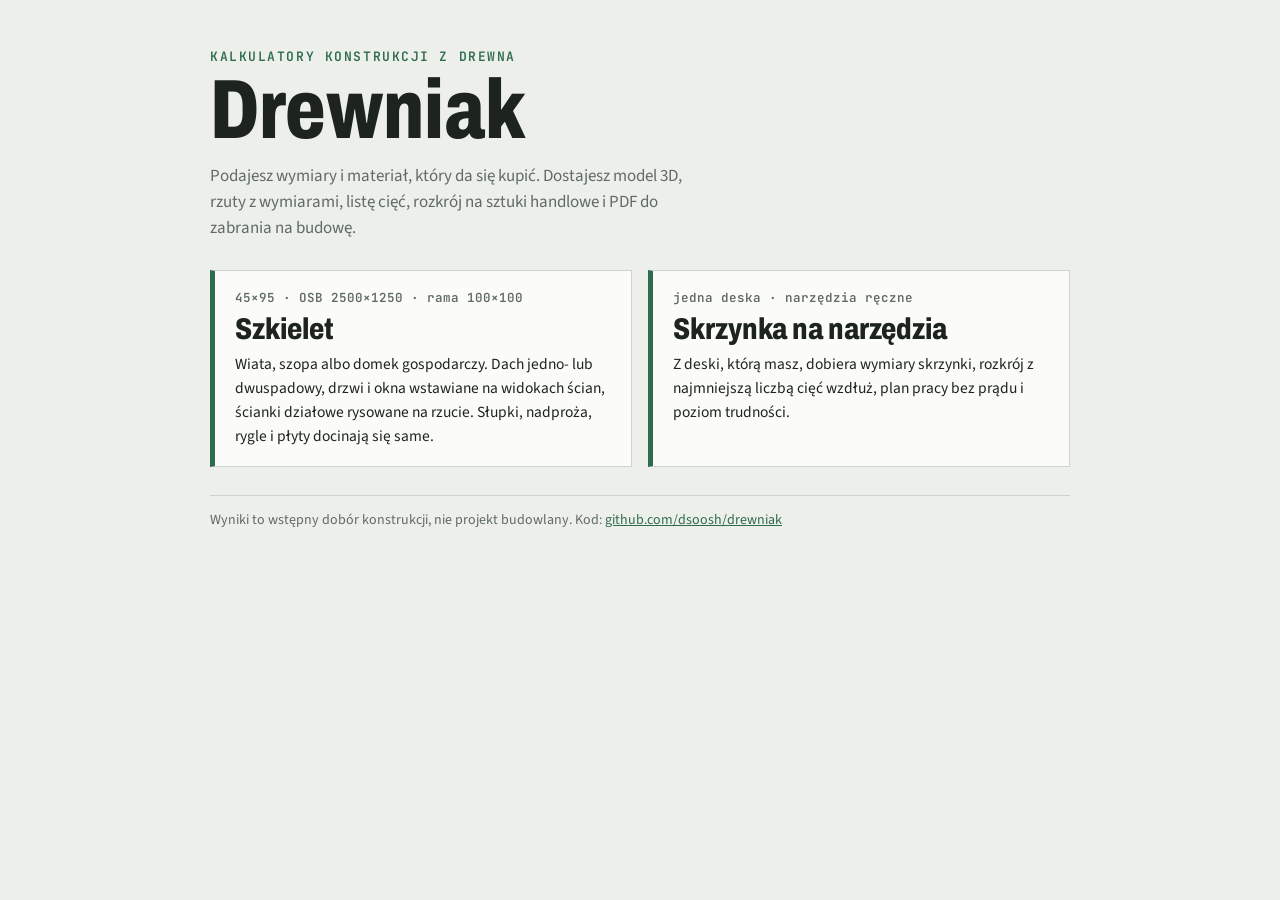
==== index.html @ fb4e078d "Drewniak: konfigurator szkieletu, skrzynka i zasady pracy z OpenSpec - szkielet/: konfigurator budyn" ====
<!doctype html>
<html lang="pl">
<head>
<meta charset="utf-8">
<meta name="viewport" content="width=device-width,initial-scale=1,viewport-fit=cover">
<title>Drewniak</title>
<meta name="description" content="Kalkulatory konstrukcji z drewna: model 3D, rzuty, lista cięć, rozkrój i PDF.">
<link rel="preconnect" href="https://fonts.googleapis.com">
<link rel="stylesheet" href="https://fonts.googleapis.com/css2?family=Archivo:wdth,wght@75..100,500..800&family=Source+Sans+3:wght@400;600&family=JetBrains+Mono:wght@600&display=swap">
<style>
/* Layout: one column of construction cards, each a drawing-sheet title block. */
:root { --ground: #edf0ea; --panel: #fbfcf9; --ink: #1d2420; --muted: #5f6b64; --line: #cdd4cb; --accent: #2f6b4f;
  --display: "Archivo", "Arial Narrow", sans-serif; --sans: "Source Sans 3", system-ui, sans-serif; --mono: "JetBrains Mono", ui-monospace, monospace; }
@media (prefers-color-scheme: dark) { :root:not([data-theme="light"]) { --ground: #141917; --panel: #1c2320; --ink: #e4eae4; --muted: #9aa69f; --line: #34403a; --accent: #6fbf93; color-scheme: dark; } }
:root[data-theme="dark"] { --ground: #141917; --panel: #1c2320; --ink: #e4eae4; --muted: #9aa69f; --line: #34403a; --accent: #6fbf93; color-scheme: dark; }
* { box-sizing: border-box; }
body { margin: 0; background: var(--ground); color: var(--ink); font: 17px/1.55 var(--sans); padding-inline: 16px; padding-block: 48px 64px; }
.wrap { max-width: 860px; margin: 0 auto; display: flex; flex-direction: column; gap: 28px; }
.eyebrow { font: 600 13px var(--mono); letter-spacing: .12em; text-transform: uppercase; color: var(--accent); margin: 0; }
h1 { font: 800 clamp(48px, 9vw, 84px)/0.95 var(--display); font-stretch: 75%; margin: 6px 0 12px; }
.lead { max-width: 60ch; margin: 0; color: var(--muted); }
.cards { display: grid; grid-template-columns: repeat(auto-fit, minmax(280px, 1fr)); gap: 16px; }
a.card { display: flex; flex-direction: column; gap: 8px; text-decoration: none; color: inherit; background: var(--panel); border: 1px solid var(--line); border-left: 5px solid var(--accent); padding: 18px 20px; }
a.card:hover, a.card:focus-visible { border-color: var(--ink); outline: none; }
a.card h2 { font: 800 30px/1 var(--display); font-stretch: 80%; margin: 0; }
a.card p { margin: 0; font-size: 15.5px; }
.spec { font: 600 12.5px var(--mono); color: var(--muted); }
footer { font-size: 14px; color: var(--muted); border-top: 1px solid var(--line); padding-top: 14px; }
footer a { color: var(--accent); }
</style>
</head>
<body>
<div class="wrap">
  <header>
    <p class="eyebrow">Kalkulatory konstrukcji z drewna</p>
    <h1>Drewniak</h1>
    <p class="lead">Podajesz wymiary i materiał, który da się kupić. Dostajesz model 3D, rzuty z wymiarami, listę cięć, rozkrój na sztuki handlowe i PDF do zabrania na budowę.</p>
  </header>
  <div class="cards">
    <a class="card" href="szkielet/">
      <span class="spec">45×95 · OSB 2500×1250 · rama 100×100</span>
      <h2>Szkielet</h2>
      <p>Wiata, szopa albo domek gospodarczy. Dach jedno- lub dwuspadowy, drzwi i okna wstawiane na widokach ścian, ścianki działowe rysowane na rzucie. Słupki, nadproża, rygle i płyty docinają się same.</p>
    </a>
    <a class="card" href="skrzynka/">
      <span class="spec">jedna deska · narzędzia ręczne</span>
      <h2>Skrzynka na narzędzia</h2>
      <p>Z deski, którą masz, dobiera wymiary skrzynki, rozkrój z najmniejszą liczbą cięć wzdłuż, plan pracy bez prądu i poziom trudności.</p>
    </a>
  </div>
  <footer>Wyniki to wstępny dobór konstrukcji, nie projekt budowlany. Kod: <a href="https://github.com/dsoosh/drewniak">github.com/dsoosh/drewniak</a></footer>
</div>
</body>
</html>
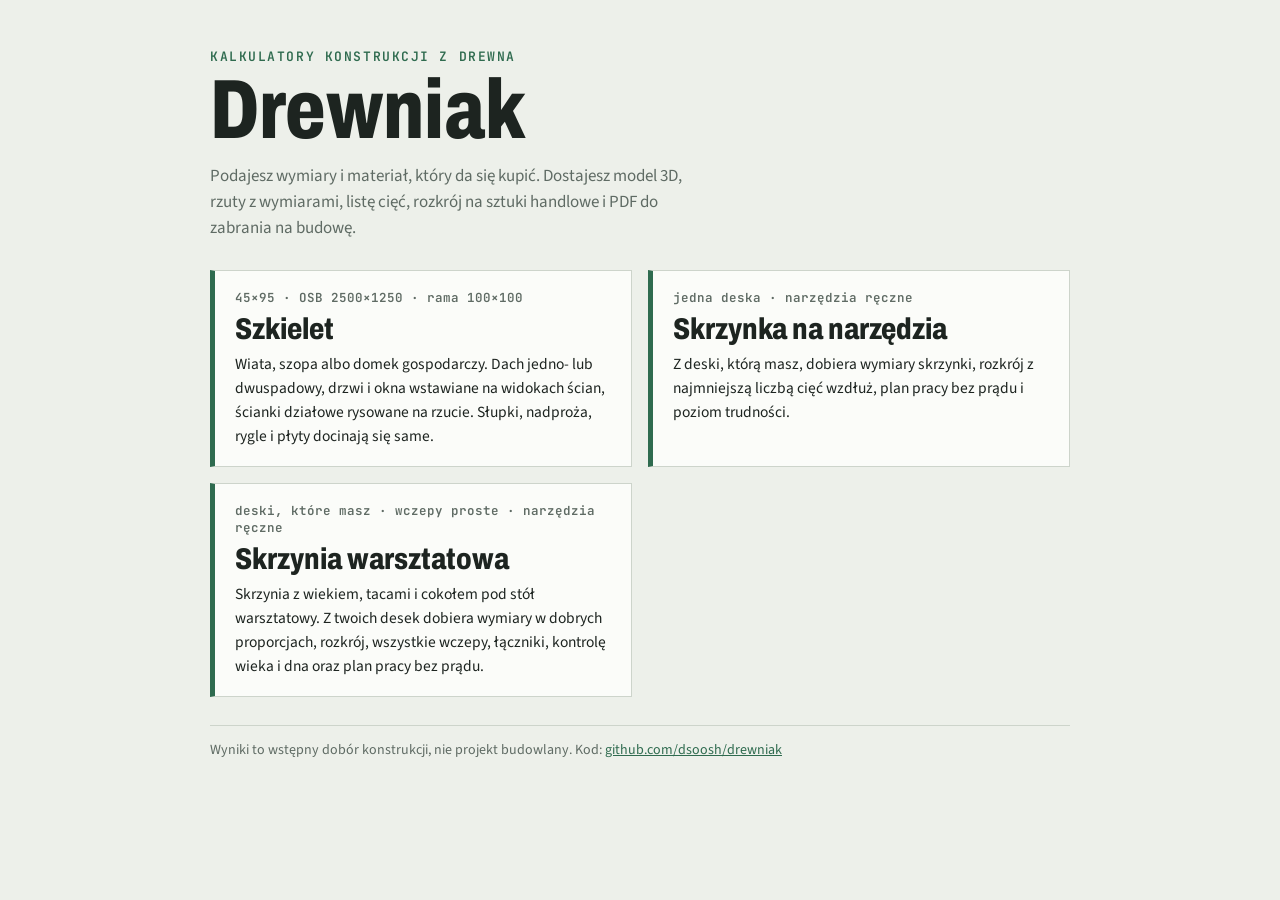
==== commit 209b6e75: "Skrzynia: strona, rysunki, model 3D i PDF (add-skrzynia 3.1–4.1) skrzynia/index.html z formularzem, " ====
--- a/index.html
+++ b/index.html
@@ -47,6 +47,11 @@
       <h2>Skrzynka na narzędzia</h2>
       <p>Z deski, którą masz, dobiera wymiary skrzynki, rozkrój z najmniejszą liczbą cięć wzdłuż, plan pracy bez prądu i poziom trudności.</p>
     </a>
+    <a class="card" href="skrzynia/">
+      <span class="spec">deski, które masz · wczepy proste · narzędzia ręczne</span>
+      <h2>Skrzynia warsztatowa</h2>
+      <p>Skrzynia z wiekiem, tacami i cokołem pod stół warsztatowy. Z twoich desek dobiera wymiary w dobrych proporcjach, rozkrój, wszystkie wczepy, łączniki, kontrolę wieka i dna oraz plan pracy bez prądu.</p>
+    </a>
   </div>
   <footer>Wyniki to wstępny dobór konstrukcji, nie projekt budowlany. Kod: <a href="https://github.com/dsoosh/drewniak">github.com/dsoosh/drewniak</a></footer>
 </div>
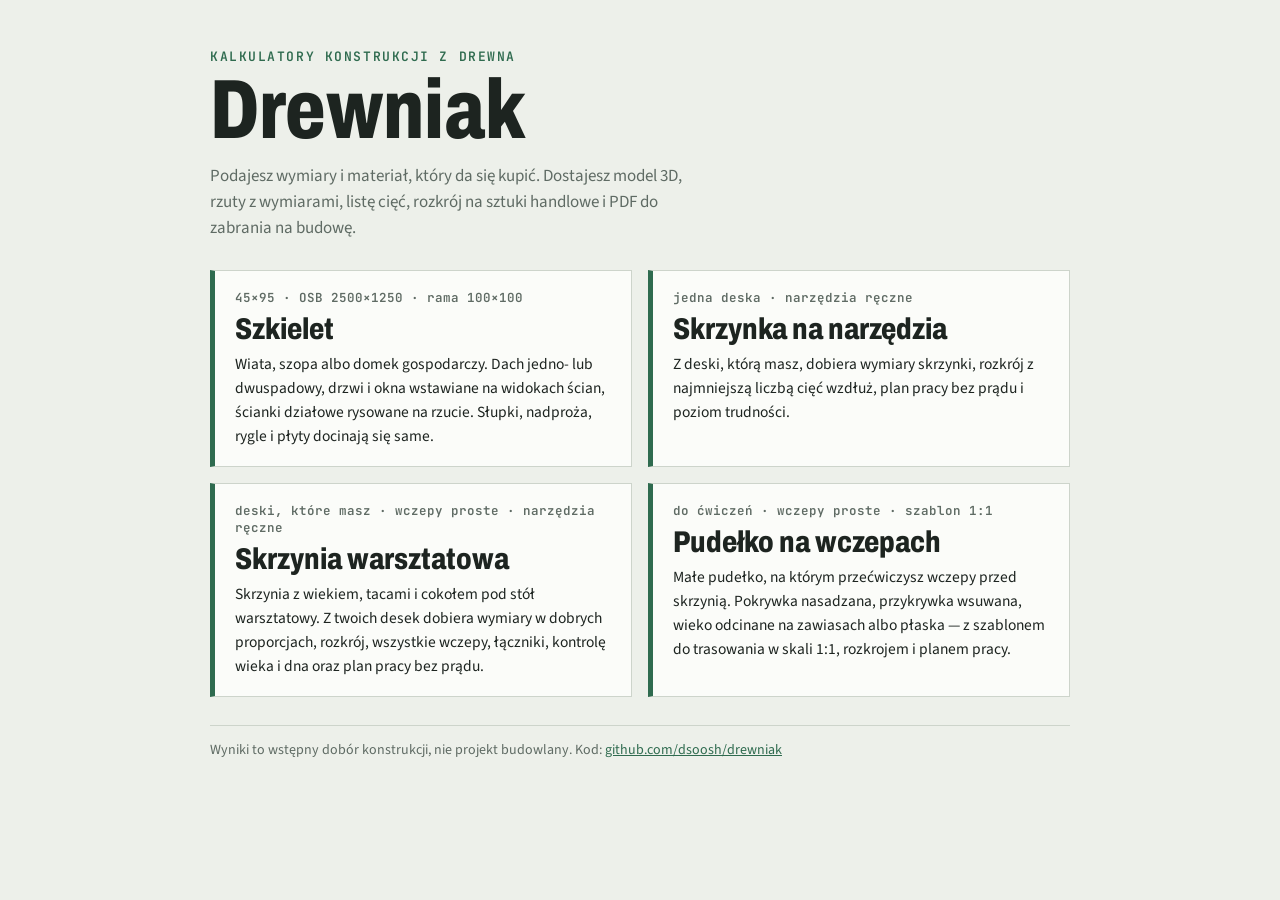
==== commit 0770cf9d: "Pudełko: strona, rysunki, szablon 1:1, model 3D, PDF, karta na stronie głównej (add-pudelko 2.1–3.1)" ====
--- a/index.html
+++ b/index.html
@@ -52,6 +52,11 @@
       <h2>Skrzynia warsztatowa</h2>
       <p>Skrzynia z wiekiem, tacami i cokołem pod stół warsztatowy. Z twoich desek dobiera wymiary w dobrych proporcjach, rozkrój, wszystkie wczepy, łączniki, kontrolę wieka i dna oraz plan pracy bez prądu.</p>
     </a>
+    <a class="card" href="pudelko/">
+      <span class="spec">do ćwiczeń · wczepy proste · szablon 1:1</span>
+      <h2>Pudełko na wczepach</h2>
+      <p>Małe pudełko, na którym przećwiczysz wczepy przed skrzynią. Pokrywka nasadzana, przykrywka wsuwana, wieko odcinane na zawiasach albo płaska — z szablonem do trasowania w skali 1:1, rozkrojem i planem pracy.</p>
+    </a>
   </div>
   <footer>Wyniki to wstępny dobór konstrukcji, nie projekt budowlany. Kod: <a href="https://github.com/dsoosh/drewniak">github.com/dsoosh/drewniak</a></footer>
 </div>
